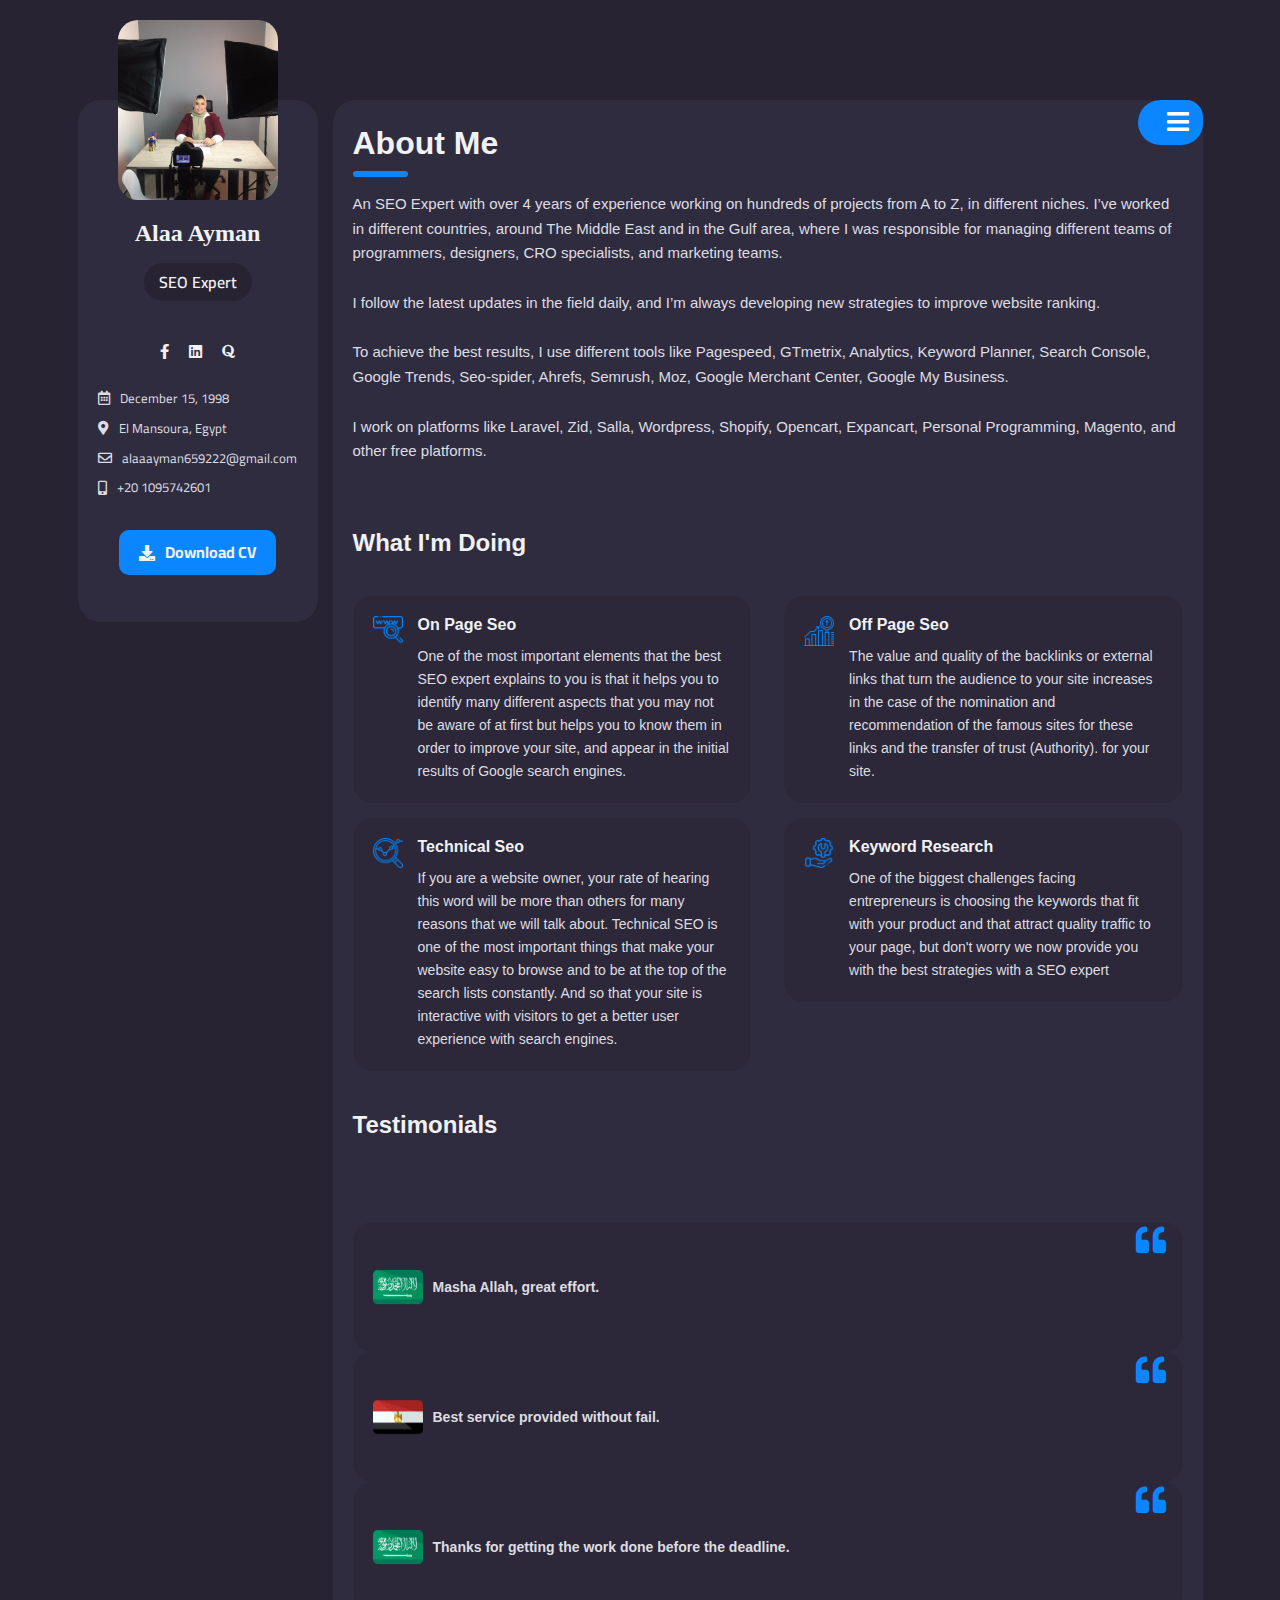
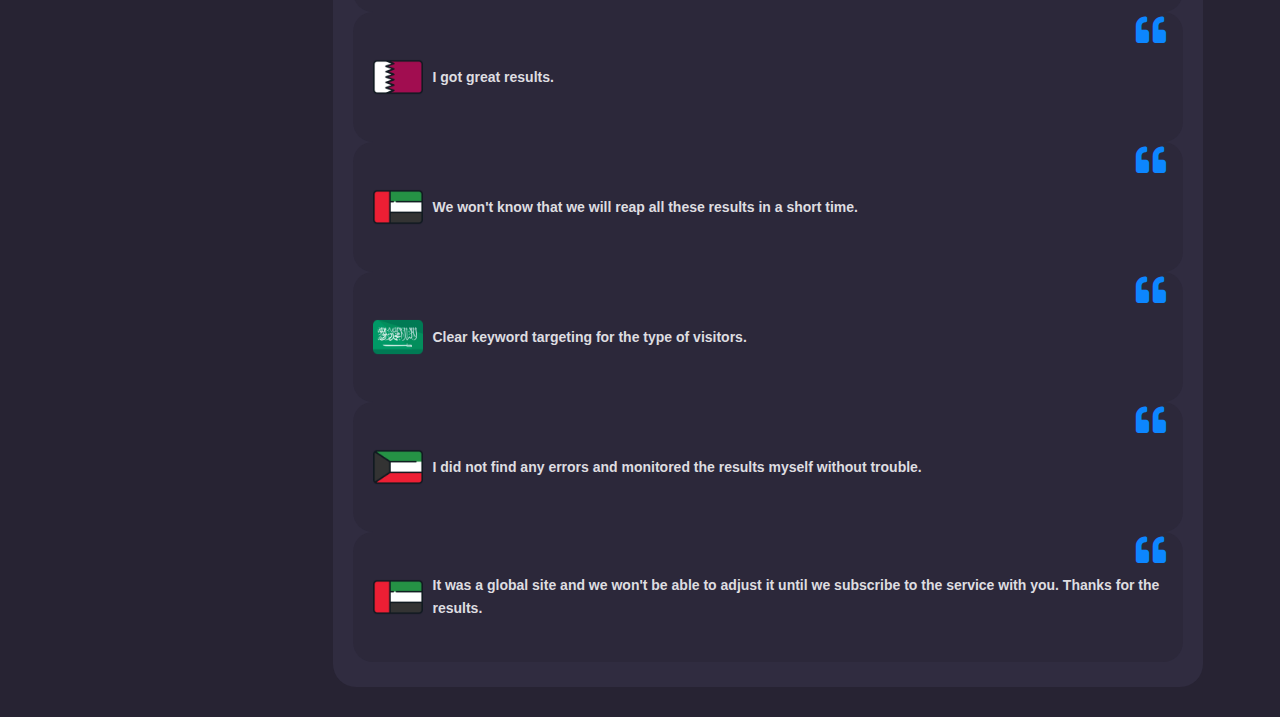
==== index.html @ 8cbbc23c "upload" ====
<!DOCTYPE html>
<html lang="en">
  <head>
    <meta charset="utf-8" />
    <meta http-equiv="X-UA-Compatible" content="IE=edge" />
    <meta name="description" content="WE-Coders"/>
    <meta name="keywords" content="WE-Coders, Development Company, Marketing Agency" />
    <meta name="author" content="Mahmoud-Lotfy"/>
    <meta name="MobileOptimized" content="320" />
    <meta name="viewport" content="width=device-width, initial-scale=1, shrink-to-fit=no">
    <title>Alaa Ayman - SEO Specialist</title>
    <link rel="stylesheet" href="css/all.min.css" />
    <link rel="stylesheet" href="css/normalize.css" />
    <link rel="stylesheet" href="css/owl.carousel.css">
    <link rel="stylesheet" href="https://owlcarousel2.github.io/OwlCarousel2/assets/owlcarousel/assets/owl.carousel.min.css">
    <link rel="stylesheet" href="https://owlcarousel2.github.io/OwlCarousel2/assets/owlcarousel/assets/owl.theme.default.min.css">
    <link rel="stylesheet" href="css/home.css" />
    <link rel="preconnect" href="https://fonts.googleapis.com" />
    <link rel="preconnect" href="https://fonts.gstatic.com" crossorigin />
    <link
      href="https://fonts.googleapis.com/css2?family=Cairo:wght@200;300;400;600;700&display=swap"
      rel="stylesheet"
    />
  </head>
  <body>
    <div class="my_cv">
      <div class="main_content">
        <div class="side_bar">
          <div class="side_bar_data">
            <div class="img_container">
              <img src="./image/alaa.jpg" alt="" />
            </div>
            <div class="info">
              <h3>Alaa Ayman</h3>
              <h4 class="job_title">SEO Expert</h4>
              <div class="social">
                <a
                  href="https://www.facebook.com/AlaaAyman157"
                  target="_blank"
                  ><i class="fab fa-facebook-f"></i
                ></a>
                <a
                  href="https://www.linkedin.com/in/alaa-ayman-852b94217/"
                  target="_blank"
                  ><i class="fa-brands fa-linkedin"></i
                ></a>
                <a href="https://ar.quora.com/profile/Aala-Ayman?ch=10&oid=1617617855&share=525169b0&srid=hrMsQO&target_type=user" target="_blank"
                  ><i class="fa-brands fa-quora"></i>
                </a>
              </div>
              <div class="data">
                <span><i class="far fa-calendar-alt"></i> December 15, 1998</span>
                <span><i class="fas fa-map-marker-alt"></i> El Mansoura, Egypt</span>
                <span><i class="far fa-envelope"></i> alaaayman659222@gmail.com</span>
                <span><i class="fas fa-mobile-alt"></i> +20 1095742601</span>
              </div>
            </div>
            <button><a href="https://www.mediafire.com/file/34x8ryhmqy4b19j/alaa_ayman_cv.pdf/file" target="_blanck"><i class="fas fa-download"></i> Download CV</a></button>
          </div>
        </div>
        <div class="home_container">
          <div class="menu">
            <ul class="menu_list">
              <li><a class="active" href="">About </a></li>
              <li><a href="resume.html">Resume </a></li>
              <li><a href="portfolio.html">Portfolio </a></li>
            </ul>
            <button class="close_menu"><i class="fas fa-times"></i></button>
            <button class="open_menu"><i class="fas fa-bars"></i></button>
          </div>
          <div class="header">
            <h1>About Me</h1>
            <p class="ft_p">
              An SEO Expert with over 4 years of experience working on hundreds of projects from A to Z, in different niches.
              I’ve worked in different countries, around The Middle East and in the Gulf area, where I was responsible for managing different teams of programmers, designers, CRO specialists, and marketing teams.
              <br><br>
              I follow the latest updates in the field daily, and I’m always developing new strategies to improve website ranking.
              <br> <br>
              To achieve the best results, I use different tools like Pagespeed, GTmetrix, Analytics, Keyword Planner, Search Console, Google Trends, Seo-spider, Ahrefs, Semrush, Moz, Google Merchant Center, Google My Business.  
              <br> <br>
              I work on platforms like Laravel, Zid, Salla, Wordpress, Shopify, Opencart, Expancart, Personal Programming, Magento, and other free platforms.
              <br> <br>
            </p>
          </div>
          <div class="what_doing">
            <h2>What I'm Doing</h2>
            <div class="cards">
              <div class="card">
                <img src="./image/www.png" alt="">
                <div class="info">
                  <h4>On Page Seo</h4>
                  <p>
                    One of the most important elements that the best SEO expert explains to you is that it helps you to identify many different aspects that you may not be aware of at first but helps you to know them in order to improve your site, and appear in the initial results of Google search engines.
                  </p>
                </div>
              </div>
              <div class="card">
                <img src="./image/search-engine.png" alt="">
                <div class="info">
                  <h4>Off Page Seo</h4>
                  <p>
                    The value and quality of the backlinks or external links that turn the audience to your site increases in the case of the nomination and recommendation of the famous sites for these links and the transfer of trust (Authority). for your site.
                  </p>
                </div>
              </div>
              <div class="card">
                <img src="./image/analysis.png" alt="">
                <div class="info">
                  <h4>Technical Seo</h4>
                  <p>
                    If you are a website owner, your rate of hearing this word will be more than others for many reasons that we will talk about. Technical SEO is one of the most important things that make your website easy to browse and to be at the top of the search lists constantly. And so that your site is interactive with visitors to get a better user experience with search engines.
                  </p>
                </div>
              </div>
              <div class="card">
                <img src="./image/technical-support.png" alt="">
                <div class="info">
                  <h4>Keyword Research</h4>
                  <p>
                    One of the biggest challenges facing entrepreneurs is choosing the keywords that fit with your product and that attract quality traffic to your page, but don't worry we now provide you with the best strategies with a SEO expert
                  </p>
                </div>
              </div>
            </div>
          </div>
          <div class="testimonials">
            <h2>Testimonials</h2>
              <div class="brand-carousel section-padding owl-carousel">
                <div class="single-card">
                  <img src="image/saudi-arabia.png" alt="" />
                  <span><i class="fas fa-quote-left"></i></span>
                  <p>
                    Masha Allah, great effort.
                  </p>
                </div>
                <div class="single-card">
                  <img src="image/egypt.png" alt="" />
                  <span><i class="fas fa-quote-left"></i></span>
                  <p>
                    Best service provided without fail.
                  </p>
                </div>
                <div class="single-card">
                  <img src="image/saudi-arabia.png" alt="" />
                  <span><i class="fas fa-quote-left"></i></span>
                  <p>
                    Thanks for getting the work done before the deadline.
                  </p>
                </div>
                <div class="single-card">
                  <img src="image/qatar.png" alt="" />
                  <span><i class="fas fa-quote-left"></i></span>
                  <p>
                    I got great results.
                  </p>
                </div>
                <div class="single-card">
                  <img src="image/united-arab-emirates.png" alt="" />
                  <span><i class="fas fa-quote-left"></i></span>
                  <p>
                    We won't know that we will reap all these results in a short time.
                  </p>
                </div>
                <div class="single-card">
                  <img src="image/saudi-arabia.png" alt="" />
                  <span><i class="fas fa-quote-left"></i></span>
                  <p>
                    Clear keyword targeting for the type of visitors.
                  </p>
                </div>
                <div class="single-card">
                  <img src="image/kuwait.png" alt="" />
                  <span><i class="fas fa-quote-left"></i></span>
                  <p>
                    I did not find any errors and monitored the results myself without trouble.
                  </p>
                </div>
                <div class="single-card">
                  <img src="image/united-arab-emirates.png" alt="" />
                  <span><i class="fas fa-quote-left"></i></span>
                  <p>
                    It was a global site and we won't be able to adjust it until we subscribe to the service with you. Thanks for the results.
                  </p>
                </div>

              </div>
              

          </div>
        </div>
      </div>
    </div>
    <script src="js/jquery-3.js"></script>
    <script type="text/javascript" src="https://ajax.googleapis.com/ajax/libs/jquery/3.1.1/jquery.min.js"></script>
    <script type="text/javascript" src="https://owlcarousel2.github.io/OwlCarousel2/assets/owlcarousel/owl.carousel.js"></script>
    <script src="js/master.js" type="text/javascript"></script>
  </body>
</html>
---- css/home.css ----
:root {
  --text: rgb(241, 242, 244);
  --icon_after: rgb(12, 134, 255);
  --link_span: rgb(12, 134, 255);
  --menu-background: rgb(12, 134, 255);
  --bage-background: rgb(39, 35, 51);
  --card-background: #2c283a;
  --container-background: rgb(48, 44, 64);
}

* {
  box-sizing: border-box;
  -moz-box-sizing: border-box;
  -webkit-box-sizing: border-box;
}

html {
  scroll-behavior: smooth;
}

body {
  font-family: "Cairo", sans-serif;
  background-color: var(--bage-background);
}

::-moz-selection {
  color: var(--icon_after);
}

::selection {
  color: var(--icon_after);
}

::-moz-selection {
  color: var(--icon_after);
}

::selection {
  color: var(--icon_after);
}

::-moz-selection {
  color: var(--icon_after);
}

::-webkit-scrollbar {
  width: 3px;
  height: 1px;
}

::-webkit-scrollbar-track {
  background: #f1f1f1;
}

::-webkit-scrollbar-thumb {
  background: #888;
}

::-webkit-scrollbar-thumb:hover {
  background: #555;
}

ul {
  list-style: none;
}

a {
  text-decoration: none;
}

span,
p,
h1,
h2,
h3,
h4,
h5,
h6 {
  color: var(--text);
}

.my_cv {
  background-image: url("../image/triangles-bottom.svg"), url("../image/triangles-top.svg");
  background-position: left top, right bottom;
  background-repeat: no-repeat;
  background-size: inherit;
  width: 100%;
  height: 100%;
  padding: 100px 0 30px;
}

.my_cv .main_content {
  max-width: 1240px;
  width: 100%;
  margin: auto;
  display: -webkit-box;
  display: -ms-flexbox;
  display: flex;
  -webkit-box-align: start;
      -ms-flex-align: start;
          align-items: flex-start;
  -webkit-box-pack: center;
      -ms-flex-pack: center;
          justify-content: center;
  gap: 15px;
  padding: 0 15px;
}

@media (max-width: 1065px) {
  .my_cv .main_content {
    -webkit-box-orient: vertical;
    -webkit-box-direction: normal;
        -ms-flex-direction: column;
            flex-direction: column;
    -webkit-box-align: center;
        -ms-flex-align: center;
            align-items: center;
    margin: auto;
  }
}

.my_cv .main_content .side_bar {
  background-color: var(--container-background);
  width: 240px;
  height: 522px;
  border-radius: 23px;
  -webkit-transition: height 0.5s;
  transition: height 0.5s;
  position: -webkit-sticky;
  position: sticky;
  top: 100px;
}

@media (max-width: 1065px) {
  .my_cv .main_content .side_bar {
    position: static;
    width: 870px;
    height: 450px;
  }
}

@media (max-width: 992px) {
  .my_cv .main_content .side_bar {
    width: 635px;
  }
}

@media (max-width: 688px) {
  .my_cv .main_content .side_bar {
    width: 350px;
  }
}

.my_cv .main_content .side_bar .side_bar_data {
  margin-top: -80px;
}

.my_cv .main_content .side_bar .side_bar_data .img_container {
  max-width: 160px;
  min-width: 160px;
  height: 180px;
  overflow: hidden;
  border-radius: 20px;
  margin: auto;
}

.my_cv .main_content .side_bar .side_bar_data .img_container img {
  -o-object-fit: cover;
     object-fit: cover;
  width: 100%;
  height: 100%;
}

.my_cv .main_content .side_bar .side_bar_data .info {
  text-align: center;
  margin: 20px 0;
}

.my_cv .main_content .side_bar .side_bar_data .info h3 {
  font-size: 24px;
  font-weight: 700;
  font-family: Merriweather, serif;
  margin: 0;
  display: -webkit-box;
  display: -ms-flexbox;
  display: flex;
  -webkit-box-align: center;
      -ms-flex-align: center;
          align-items: center;
  -webkit-box-pack: center;
      -ms-flex-pack: center;
          justify-content: center;
}

.my_cv .main_content .side_bar .side_bar_data .info .job_title {
  background-color: var(--bage-background);
  border-radius: 20px;
  padding: 10px 15px;
  margin-top: 15px;
  display: inline-block;
  font-weight: 600;
}

@media screen and (max-width: 1065px) {
  .my_cv .main_content .side_bar .side_bar_data .info .job_title {
    margin-bottom: 0;
  }
}

.my_cv .main_content .side_bar .side_bar_data .info .social {
  margin: 20px 20px 30px;
  display: -webkit-box;
  display: -ms-flexbox;
  display: flex;
  -webkit-box-pack: center;
      -ms-flex-pack: center;
          justify-content: center;
  -webkit-box-align: center;
      -ms-flex-align: center;
          align-items: center;
  gap: 20px;
}

@media screen and (max-width: 1065px) {
  .my_cv .main_content .side_bar .side_bar_data .info .social {
    margin: 10px auto;
  }
}

.my_cv .main_content .side_bar .side_bar_data .info .social i {
  color: var(--text);
  cursor: pointer;
  font-size: 20px;
}

@media (max-width: 1334px) {
  .my_cv .main_content .side_bar .side_bar_data .info .social i {
    font-size: 15px;
  }
}

.my_cv .main_content .side_bar .side_bar_data .info .social i:hover {
  color: var(--icon_after);
}

.my_cv .main_content .side_bar .side_bar_data .info .data {
  padding-left: 20px;
  display: -webkit-box;
  display: -ms-flexbox;
  display: flex;
  -webkit-box-pack: center;
      -ms-flex-pack: center;
          justify-content: center;
  -webkit-box-align: start;
      -ms-flex-align: start;
          align-items: flex-start;
  -webkit-box-orient: vertical;
  -webkit-box-direction: normal;
      -ms-flex-direction: column;
          flex-direction: column;
  -ms-flex-wrap: wrap;
      flex-wrap: wrap;
}

@media (max-width: 1065px) {
  .my_cv .main_content .side_bar .side_bar_data .info .data {
    -webkit-box-orient: vertical;
    -webkit-box-direction: normal;
        -ms-flex-direction: column;
            flex-direction: column;
    -webkit-box-pack: center;
        -ms-flex-pack: center;
            justify-content: center;
    -webkit-box-align: center;
        -ms-flex-align: center;
            align-items: center;
    gap: 0px;
  }
}

.my_cv .main_content .side_bar .side_bar_data .info .data span {
  font-size: 13px;
  font-weight: 400;
  margin-bottom: 15px;
  color: #dedde0;
  display: -webkit-box;
  display: -ms-flexbox;
  display: flex;
  -webkit-box-align: center;
      -ms-flex-align: center;
          align-items: center;
  -webkit-box-pack: start;
      -ms-flex-pack: start;
          justify-content: flex-start;
}

.my_cv .main_content .side_bar .side_bar_data .info .data span i {
  font-size: 14px;
  margin-right: 15px;
}

@media (max-width: 1334px) {
  .my_cv .main_content .side_bar .side_bar_data .info .data span i {
    margin-right: 10px;
  }
}

.my_cv .main_content .side_bar .side_bar_data button {
  display: -webkit-box;
  display: -ms-flexbox;
  display: flex;
  -webkit-box-align: center;
      -ms-flex-align: center;
          align-items: center;
  margin: auto;
  outline: none;
  background-color: #0c86ff;
  padding: 13px 20px;
  border-radius: 10px;
  border: 0;
  font-size: 16px;
  color: var(--text);
  font-weight: bold;
  cursor: pointer;
  -webkit-transition: 0.3s;
  transition: 0.3s;
}

.my_cv .main_content .side_bar .side_bar_data button:hover {
  -webkit-transform: translateY(-3px);
          transform: translateY(-3px);
}

.my_cv .main_content .side_bar .side_bar_data button a {
  display: -webkit-box;
  display: -ms-flexbox;
  display: flex;
  -webkit-box-align: center;
      -ms-flex-align: center;
          align-items: center;
  color: var(--text);
}

.my_cv .main_content .side_bar .side_bar_data button i {
  margin-right: 10px;
}

.my_cv .main_content .home_container {
  width: 870px;
  background-color: var(--container-background);
  border-radius: 23px;
  position: relative;
  padding: 25px 20px;
  font-family: "Archivo", sans-serif;
}

@media (max-width: 992px) {
  .my_cv .main_content .home_container {
    width: 635px;
  }
}

@media (max-width: 688px) {
  .my_cv .main_content .home_container {
    width: 350px;
  }
}

.my_cv .main_content .home_container .menu {
  position: absolute;
  top: 0;
  right: 0;
  width: auto;
  height: 45px;
  background-color: var(--menu-background);
  border-radius: 40px 30px 38px 40px;
  display: -webkit-box;
  display: -ms-flexbox;
  display: flex;
  -webkit-box-pack: justify;
      -ms-flex-pack: justify;
          justify-content: space-between;
  -webkit-box-align: center;
      -ms-flex-align: center;
          align-items: center;
  -webkit-transition: 0.5s;
  transition: 0.5s;
}

@media (max-width: 688px) {
  .my_cv .main_content .home_container .menu {
    border-bottom-left-radius: 42px;
  }
}

.my_cv .main_content .home_container .menu ul {
  display: none;
  -webkit-box-pack: start;
      -ms-flex-pack: start;
          justify-content: flex-start;
  -webkit-box-align: center;
      -ms-flex-align: center;
          align-items: center;
  -ms-flex-wrap: wrap;
      flex-wrap: wrap;
  padding-left: 0;
  -webkit-transition: 0.5s;
  transition: 0.5s;
}

.my_cv .main_content .home_container .menu ul li {
  padding: 7px 15px;
}

@media (max-width: 688px) {
  .my_cv .main_content .home_container .menu ul li {
    padding: 7px 8px;
  }
}

.my_cv .main_content .home_container .menu ul li a {
  font-family: "Archivo", sans-serif;
  font-weight: 500;
  color: #a5d2ff;
  -webkit-transition: 0.3s;
  transition: 0.3s;
}

.my_cv .main_content .home_container .menu ul li a:hover {
  color: white;
}

.my_cv .main_content .home_container .menu ul li a i {
  margin-left: 10px;
}

.my_cv .main_content .home_container .menu ul li .active {
  color: white;
}

.my_cv .main_content .home_container .menu .close_menu,
.my_cv .main_content .home_container .menu .open_menu {
  border: 0;
  outline: none;
  background-color: transparent;
  margin-right: 5px;
  cursor: pointer;
  height: 45px;
  width: 40px;
  margin-left: 20px;
}

@media (max-width: 992px) {
  .my_cv .main_content .home_container .menu .close_menu,
  .my_cv .main_content .home_container .menu .open_menu {
    margin-left: 10px;
  }
}

.my_cv .main_content .home_container .menu .close_menu i,
.my_cv .main_content .home_container .menu .open_menu i {
  font-size: 25px;
  color: white;
}

.my_cv .main_content .home_container .menu .close_menu {
  display: none;
}

.my_cv .main_content .home_container .header h1 {
  font-family: "Archivo", sans-serif;
  margin: 0;
  position: relative;
  margin-bottom: 30px;
}

@media (max-width: 992px) {
  .my_cv .main_content .home_container .header h1 {
    margin-top: 50px;
  }
}

.my_cv .main_content .home_container .header h1::after {
  position: absolute;
  content: "";
  bottom: -15px;
  left: 0;
  width: 55px;
  height: 6px;
  background-color: var(--icon_after);
  border-radius: 10px;
}

.my_cv .main_content .home_container .header .ft_p,
.my_cv .main_content .home_container .header .se_p {
  color: #dedde0;
  font-family: "Archivo", sans-serif;
  font-size: 0.9375rem;
  font-weight: 400;
  line-height: 1.65;
}

.my_cv .main_content .home_container .what_doing h2 {
  margin: 40px 0;
}

.my_cv .main_content .home_container .what_doing .cards {
  display: -webkit-box;
  display: -ms-flexbox;
  display: flex;
  -webkit-box-pack: justify;
      -ms-flex-pack: justify;
          justify-content: space-between;
  -webkit-box-align: start;
      -ms-flex-align: start;
          align-items: flex-start;
  -ms-flex-wrap: wrap;
      flex-wrap: wrap;
  gap: 15px;
}

@media (max-width: 992px) {
  .my_cv .main_content .home_container .what_doing .cards {
    -webkit-box-orient: vertical;
    -webkit-box-direction: normal;
        -ms-flex-direction: column;
            flex-direction: column;
  }
}

.my_cv .main_content .home_container .what_doing .cards .card {
  -ms-flex-preferred-size: 48%;
      flex-basis: 48%;
  background-color: var(--card-background);
  border-radius: 20px;
  padding: 20px;
  display: -webkit-box;
  display: -ms-flexbox;
  display: flex;
  -webkit-box-pack: center;
      -ms-flex-pack: center;
          justify-content: center;
  -webkit-box-align: start;
      -ms-flex-align: start;
          align-items: flex-start;
  gap: 15px;
}

.my_cv .main_content .home_container .what_doing .cards .card img {
  min-width: 30px;
  max-width: 30px;
  height: 30px;
}

.my_cv .main_content .home_container .what_doing .cards .card .info h4 {
  margin: 0;
  margin-bottom: 10px;
}

.my_cv .main_content .home_container .what_doing .cards .card .info p {
  color: #dedde0;
  font-family: "Archivo", sans-serif;
  font-size: 14px;
  font-weight: 500;
  line-height: 1.65;
  margin: 0;
}

.my_cv .main_content .home_container .testimonials {
  margin-top: 30px;
}

.my_cv .main_content .home_container .testimonials h2 {
  margin: 40px 0 60px;
}

.my_cv .main_content .home_container .testimonials .brand-carousel {
  margin-top: 10%;
}

.my_cv .main_content .home_container .testimonials .brand-carousel .owl-dots {
  text-align: center;
}

.my_cv .main_content .home_container .testimonials .brand-carousel .owl-dots .owl-dot {
  display: inline-block;
  height: 15px !important;
  width: 15px !important;
  background-color: #222222 !important;
  opacity: 0.8;
  border-radius: 50%;
  margin: 0 5px;
}

.my_cv .main_content .home_container .testimonials .brand-carousel .owl-dots .owl-dot.active {
  background-color: white !important;
}

.my_cv .main_content .home_container .testimonials .brand-carousel .single-card {
  height: 130px;
  position: relative;
  background-color: var(--card-background);
  border-radius: 20px;
  padding: 30px 20px;
  display: -webkit-box;
  display: -ms-flexbox;
  display: flex;
  -webkit-box-align: center;
      -ms-flex-align: center;
          align-items: center;
  -webkit-column-gap: 10px;
          column-gap: 10px;
}

.my_cv .main_content .home_container .testimonials .brand-carousel .single-card img {
  width: 50px;
  height: 50px;
}

.my_cv .main_content .home_container .testimonials .brand-carousel .single-card span {
  position: absolute;
  right: 17px;
  top: 3px;
}

.my_cv .main_content .home_container .testimonials .brand-carousel .single-card span i {
  font-size: 30px;
  color: var(--icon_after);
}

@media (max-width: 688px) {
  .my_cv .main_content .home_container .testimonials .brand-carousel .single-card span i {
    font-size: 20px;
  }
}

.my_cv .main_content .home_container .testimonials .brand-carousel .single-card p {
  color: #dedde0;
  font-family: "Archivo", sans-serif;
  font-size: 14px;
  font-weight: 600;
  line-height: 1.65;
  margin: 0;
}

.my_cv .main_content .home_container .upper_container {
  display: -webkit-box;
  display: -ms-flexbox;
  display: flex;
  -webkit-box-align: start;
      -ms-flex-align: start;
          align-items: flex-start;
  -webkit-box-orient: vertical;
  -webkit-box-direction: normal;
      -ms-flex-direction: column;
          flex-direction: column;
}

.my_cv .main_content .home_container .upper_container .edu_lic {
  display: -webkit-box;
  display: -ms-flexbox;
  display: flex;
  -webkit-box-pack: justify;
      -ms-flex-pack: justify;
          justify-content: space-between;
  width: 100%;
}

@media (max-width: 998px) {
  .my_cv .main_content .home_container .upper_container .edu_lic {
    -webkit-box-orient: vertical;
    -webkit-box-direction: normal;
        -ms-flex-direction: column;
            flex-direction: column;
    -webkit-box-align: inherit;
        -ms-flex-align: inherit;
            align-items: inherit;
  }
}

.my_cv .main_content .home_container .upper_container .edu_lic .education,
.my_cv .main_content .home_container .upper_container .edu_lic .Licenses {
  -webkit-box-flex: 6;
      -ms-flex: 6;
          flex: 6;
}

.my_cv .main_content .home_container .upper_container .education,
.my_cv .main_content .home_container .upper_container .experience,
.my_cv .main_content .home_container .upper_container .Licenses {
  width: 100%;
}

.my_cv .main_content .home_container .upper_container .education .head h2,
.my_cv .main_content .home_container .upper_container .experience .head h2,
.my_cv .main_content .home_container .upper_container .Licenses .head h2 {
  display: -webkit-box;
  display: -ms-flexbox;
  display: flex;
  -webkit-box-pack: start;
      -ms-flex-pack: start;
          justify-content: flex-start;
  -webkit-box-align: center;
      -ms-flex-align: center;
          align-items: center;
}

.my_cv .main_content .home_container .upper_container .education .head h2 i,
.my_cv .main_content .home_container .upper_container .experience .head h2 i,
.my_cv .main_content .home_container .upper_container .Licenses .head h2 i {
  color: var(--icon_after);
  font-size: 30px;
  margin-right: 15px;
}

.my_cv .main_content .home_container .upper_container .education .Secs,
.my_cv .main_content .home_container .upper_container .experience .Secs,
.my_cv .main_content .home_container .upper_container .Licenses .Secs {
  width: 100%;
  display: -webkit-box;
  display: -ms-flexbox;
  display: flex;
  -webkit-box-align: start;
      -ms-flex-align: start;
          align-items: flex-start;
  -webkit-box-pack: justify;
      -ms-flex-pack: justify;
          justify-content: space-between;
}

@media (max-width: 998px) {
  .my_cv .main_content .home_container .upper_container .education .Secs,
  .my_cv .main_content .home_container .upper_container .experience .Secs,
  .my_cv .main_content .home_container .upper_container .Licenses .Secs {
    -webkit-box-orient: vertical !important;
    -webkit-box-direction: normal !important;
        -ms-flex-direction: column !important;
            flex-direction: column !important;
    -webkit-box-align: inherit;
        -ms-flex-align: inherit;
            align-items: inherit;
  }
}

.my_cv .main_content .home_container .upper_container .education .Secs .leftSec, .my_cv .main_content .home_container .upper_container .education .Secs .rightSec,
.my_cv .main_content .home_container .upper_container .experience .Secs .leftSec,
.my_cv .main_content .home_container .upper_container .experience .Secs .rightSec,
.my_cv .main_content .home_container .upper_container .Licenses .Secs .leftSec,
.my_cv .main_content .home_container .upper_container .Licenses .Secs .rightSec {
  -webkit-box-flex: 6;
      -ms-flex: 6;
          flex: 6;
}

.my_cv .main_content .home_container .upper_container .education .part,
.my_cv .main_content .home_container .upper_container .experience .part,
.my_cv .main_content .home_container .upper_container .Licenses .part {
  margin-left: 30px;
  margin-bottom: 30px;
  display: -webkit-box;
  display: -ms-flexbox;
  display: flex;
  -webkit-box-orient: vertical;
  -webkit-box-direction: normal;
      -ms-flex-direction: column;
          flex-direction: column;
  -webkit-box-align: start;
      -ms-flex-align: start;
          align-items: flex-start;
  row-gap: 2px;
}

.my_cv .main_content .home_container .upper_container .education .part .header_span,
.my_cv .main_content .home_container .upper_container .experience .part .header_span,
.my_cv .main_content .home_container .upper_container .Licenses .part .header_span {
  font-weight: bold;
  display: block;
  margin-bottom: 15px;
  color: #f1f2f4;
  font-family: "Archivo", sans-serif;
  position: relative;
  margin-bottom: 8px;
}

.my_cv .main_content .home_container .upper_container .education .part .header_span::before,
.my_cv .main_content .home_container .upper_container .experience .part .header_span::before,
.my_cv .main_content .home_container .upper_container .Licenses .part .header_span::before {
  position: absolute;
  content: "";
  background-color: var(--icon_after);
  border-radius: 50%;
  width: 10px;
  height: 10px;
  top: 0;
  left: -30px;
  border: 3px solid #00000066;
}

.my_cv .main_content .home_container .upper_container .education .part .header_span::after,
.my_cv .main_content .home_container .upper_container .experience .part .header_span::after,
.my_cv .main_content .home_container .upper_container .Licenses .part .header_span::after {
  position: absolute;
  content: "";
  background-color: #4F4B5C;
  width: 1px;
  height: 95px;
  top: 14px;
  left: -22px;
}

.my_cv .main_content .home_container .upper_container .education .part .years,
.my_cv .main_content .home_container .upper_container .experience .part .years,
.my_cv .main_content .home_container .upper_container .Licenses .part .years {
  color: rgba(222, 221, 224, 0.5);
  font-size: 15px;
}

.my_cv .main_content .home_container .upper_container .education .part p,
.my_cv .main_content .home_container .upper_container .experience .part p,
.my_cv .main_content .home_container .upper_container .Licenses .part p {
  color: #ddd;
  font-family: "Archivo", sans-serif;
  margin-bottom: 30px;
  margin-top: 10px;
}

.my_cv .main_content .home_container .upper_container .education .part:last-child .header_span::after,
.my_cv .main_content .home_container .upper_container .experience .part:last-child .header_span::after,
.my_cv .main_content .home_container .upper_container .Licenses .part:last-child .header_span::after {
  width: 0;
}

.my_cv .main_content .home_container .upper_container .Licenses .part .header_span::after {
  position: absolute;
  content: "";
  background-color: #4F4B5C;
  width: 1px;
  height: 60px;
  top: 14px;
  left: -22px;
}

.my_cv .main_content .home_container .skills {
  display: -webkit-box;
  display: -ms-flexbox;
  display: flex;
  -webkit-box-align: end;
      -ms-flex-align: end;
          align-items: flex-end;
  gap: 40px;
}

@media (max-width: 998px) {
  .my_cv .main_content .home_container .skills {
    -webkit-box-orient: vertical;
    -webkit-box-direction: normal;
        -ms-flex-direction: column;
            flex-direction: column;
    -webkit-box-align: inherit;
        -ms-flex-align: inherit;
            align-items: inherit;
  }
}

.my_cv .main_content .home_container .skills .design, .my_cv .main_content .home_container .skills .coding {
  -ms-flex-preferred-size: 50%;
      flex-basis: 50%;
}

@media (max-width: 998px) {
  .my_cv .main_content .home_container .skills .design, .my_cv .main_content .home_container .skills .coding {
    -ms-flex-preferred-size: 100%;
        flex-basis: 100%;
  }
}

.my_cv .main_content .home_container .skills .design .head h2, .my_cv .main_content .home_container .skills .coding .head h2 {
  color: var(--text);
}

.my_cv .main_content .home_container .skills .design .card, .my_cv .main_content .home_container .skills .coding .card {
  background-color: var(--card-background);
  border-radius: 15px;
  padding: 20px 30px;
}

.my_cv .main_content .home_container .skills .design .card .bar, .my_cv .main_content .home_container .skills .coding .card .bar {
  background-color: #302C40;
  margin-bottom: 20px;
  border-radius: 17px;
  overflow: hidden;
}

.my_cv .main_content .home_container .skills .design .card .bar .inner_bar, .my_cv .main_content .home_container .skills .coding .card .bar .inner_bar {
  display: -webkit-box;
  display: -ms-flexbox;
  display: flex;
  -webkit-box-pack: justify;
      -ms-flex-pack: justify;
          justify-content: space-between;
  -webkit-box-align: center;
      -ms-flex-align: center;
          align-items: center;
  padding: 6px 15px;
  background-color: var(--link_span);
  border-radius: 17px;
}

.my_cv .main_content .home_container .skills .design .card .bar .inner_bar span, .my_cv .main_content .home_container .skills .coding .card .bar .inner_bar span {
  font-size: 13px;
}

.my_cv .main_content .home_container .skills .design .card .bar:last-of-type, .my_cv .main_content .home_container .skills .coding .card .bar:last-of-type {
  margin-bottom: 10px;
}

.my_cv .main_content .home_container .contner {
  display: -webkit-box;
  display: -ms-flexbox;
  display: flex;
  -ms-flex-wrap: wrap;
      flex-wrap: wrap;
  margin: auto;
  gap: 30px;
  -webkit-box-pack: start;
      -ms-flex-pack: start;
          justify-content: flex-start;
  -webkit-box-align: start;
      -ms-flex-align: start;
          align-items: flex-start;
}

.my_cv .main_content .home_container .contner .card_container {
  -webkit-box-flex: 4;
      -ms-flex: 4;
          flex: 4;
}

.my_cv .main_content .home_container .contner .card_container .img_container {
  width: 140px;
  height: 80px;
  overflow: hidden;
  border-radius: 15px;
  display: -webkit-box;
  display: -ms-flexbox;
  display: flex;
  -webkit-box-pack: center;
      -ms-flex-pack: center;
          justify-content: center;
  -webkit-box-align: center;
      -ms-flex-align: center;
          align-items: center;
  margin-bottom: 20px;
  border: 1px solid #494949;
}

.my_cv .main_content .home_container .contner .card_container .img_container a {
  width: 90%;
  height: 90%;
}

.my_cv .main_content .home_container .contner .card_container .img_container a:hover img {
  -webkit-transform: scale(1.05);
          transform: scale(1.05);
}

.my_cv .main_content .home_container .contner .card_container .img_container a img {
  width: 100%;
  height: 100%;
  -webkit-transition: 0.3s;
  transition: 0.3s;
  -o-object-fit: contain;
     object-fit: contain;
}

.my_cv .main_content .home_container .contner .card_container span {
  font-family: "Cairo";
  font-weight: 600;
  display: inline-block;
  margin-bottom: 7px;
  max-width: 100px;
}

.my_cv .main_content .home_container .contner .card_container p {
  margin: 0;
  color: rgba(222, 221, 224, 0.5);
  font-size: 14px;
}
/*# sourceMappingURL=home.css.map */
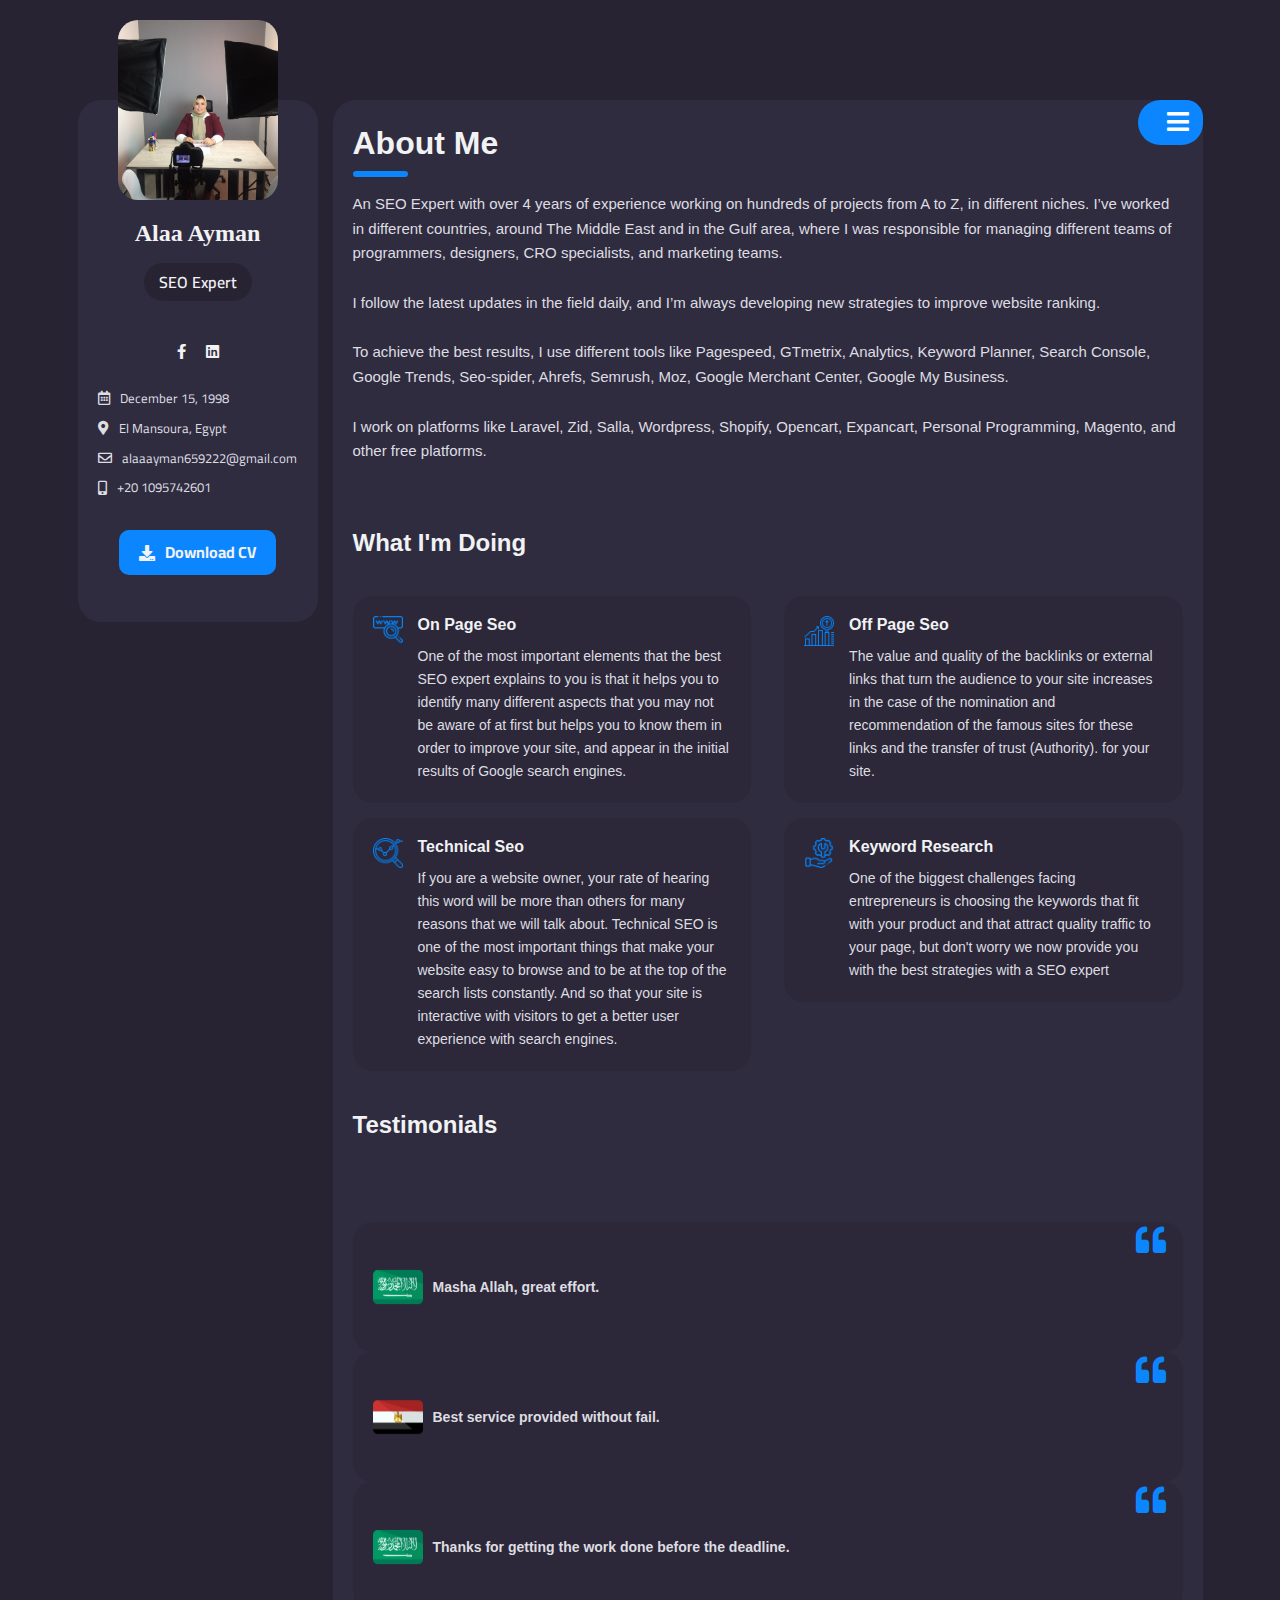
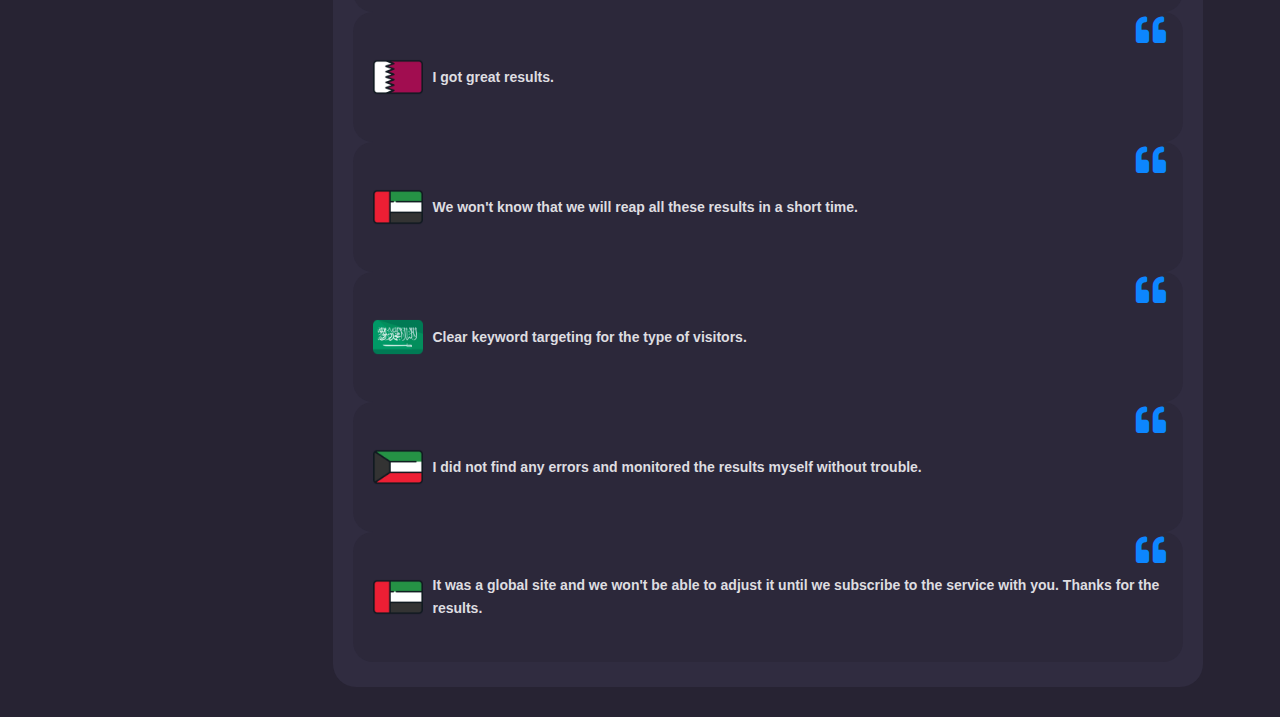
==== commit 44228e2d: "edit style" ====
--- a/index.html
+++ b/index.html
@@ -44,9 +44,9 @@
                   target="_blank"
                   ><i class="fa-brands fa-linkedin"></i
                 ></a>
-                <a href="https://ar.quora.com/profile/Aala-Ayman?ch=10&oid=1617617855&share=525169b0&srid=hrMsQO&target_type=user" target="_blank"
+                <!-- <a href="https://ar.quora.com/profile/Aala-Ayman?ch=10&oid=1617617855&share=525169b0&srid=hrMsQO&target_type=user" target="_blank"
                   ><i class="fa-brands fa-quora"></i>
-                </a>
+                </a> -->
               </div>
               <div class="data">
                 <span><i class="far fa-calendar-alt"></i> December 15, 1998</span>
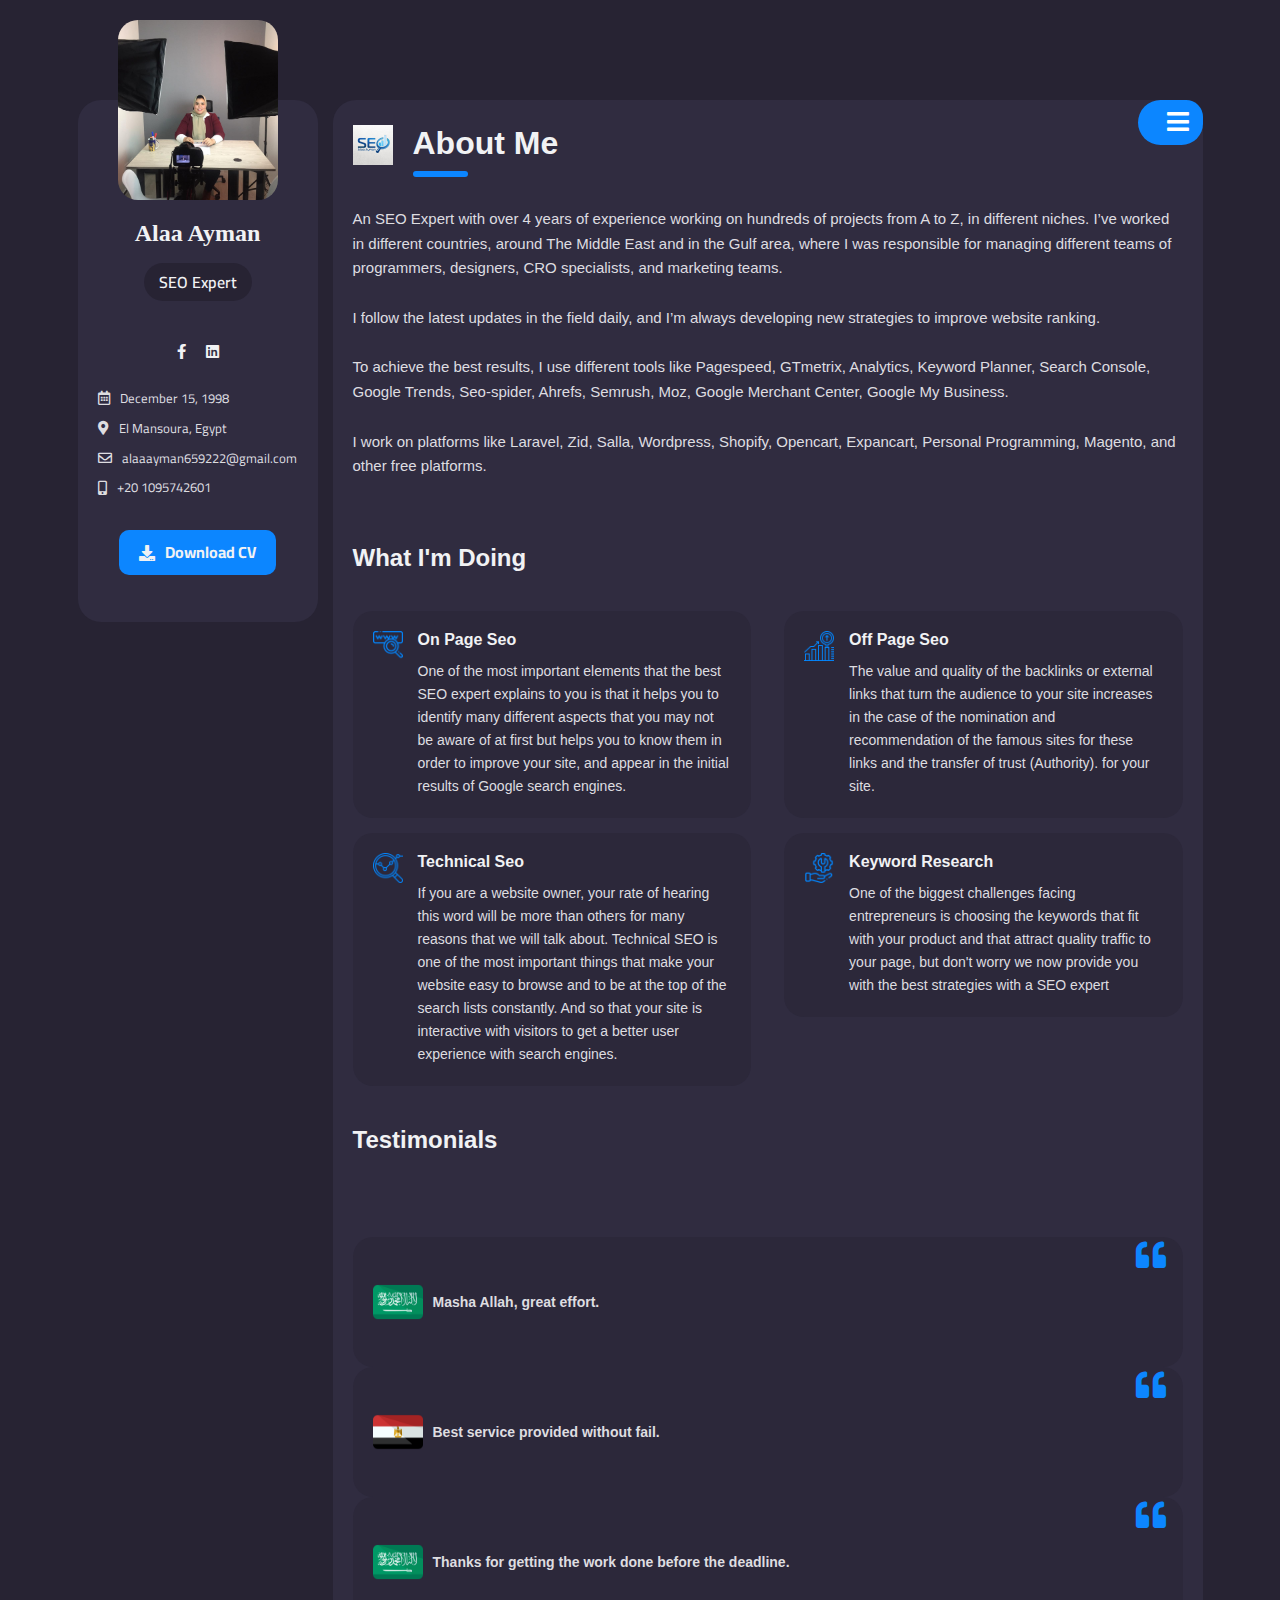
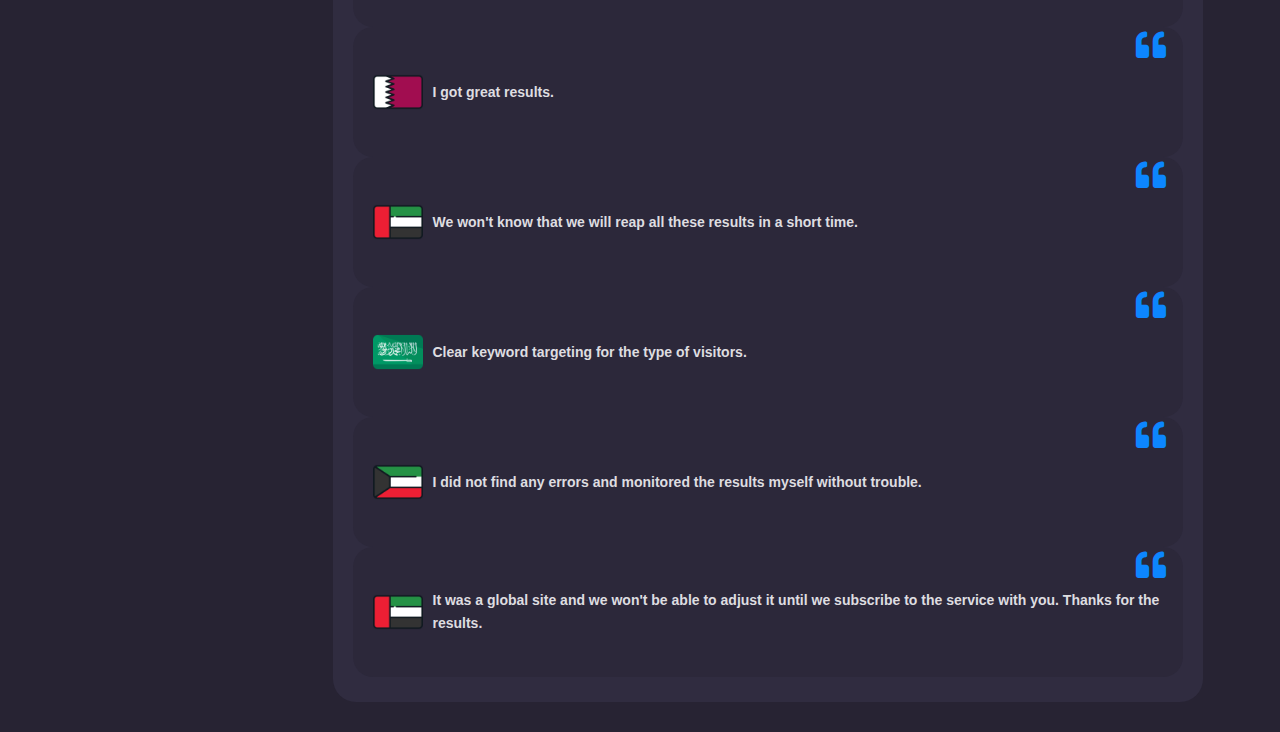
==== commit a7c292a9: "edit logo" ====
--- a/index.html
+++ b/index.html
@@ -69,7 +69,10 @@
             <button class="open_menu"><i class="fas fa-bars"></i></button>
           </div>
           <div class="header">
-            <h1>About Me</h1>
+            <div class="head">
+              <img src="./image/head.jpg" alt="">
+              <h1>About Me</h1>
+            </div>
             <p class="ft_p">
               An SEO Expert with over 4 years of experience working on hundreds of projects from A to Z, in different niches.
               I’ve worked in different countries, around The Middle East and in the Gulf area, where I was responsible for managing different teams of programmers, designers, CRO specialists, and marketing teams.
--- a/css/home.css
+++ b/css/home.css
@@ -467,7 +467,26 @@
   display: none;
 }
 
-.my_cv .main_content .home_container .header h1 {
+.my_cv .main_content .home_container .header .head {
+  display: -webkit-box;
+  display: -ms-flexbox;
+  display: flex;
+  -webkit-box-align: start;
+      -ms-flex-align: start;
+          align-items: flex-start;
+  gap: 20px;
+  -webkit-box-pack: start;
+      -ms-flex-pack: start;
+          justify-content: flex-start;
+}
+
+.my_cv .main_content .home_container .header .head img {
+  min-width: 40px;
+  max-width: 40px;
+  height: 40px;
+}
+
+.my_cv .main_content .home_container .header .head h1 {
   font-family: "Archivo", sans-serif;
   margin: 0;
   position: relative;
@@ -475,12 +494,12 @@
 }
 
 @media (max-width: 992px) {
-  .my_cv .main_content .home_container .header h1 {
+  .my_cv .main_content .home_container .header .head h1 {
     margin-top: 50px;
   }
 }
 
-.my_cv .main_content .home_container .header h1::after {
+.my_cv .main_content .home_container .header .head h1::after {
   position: absolute;
   content: "";
   bottom: -15px;
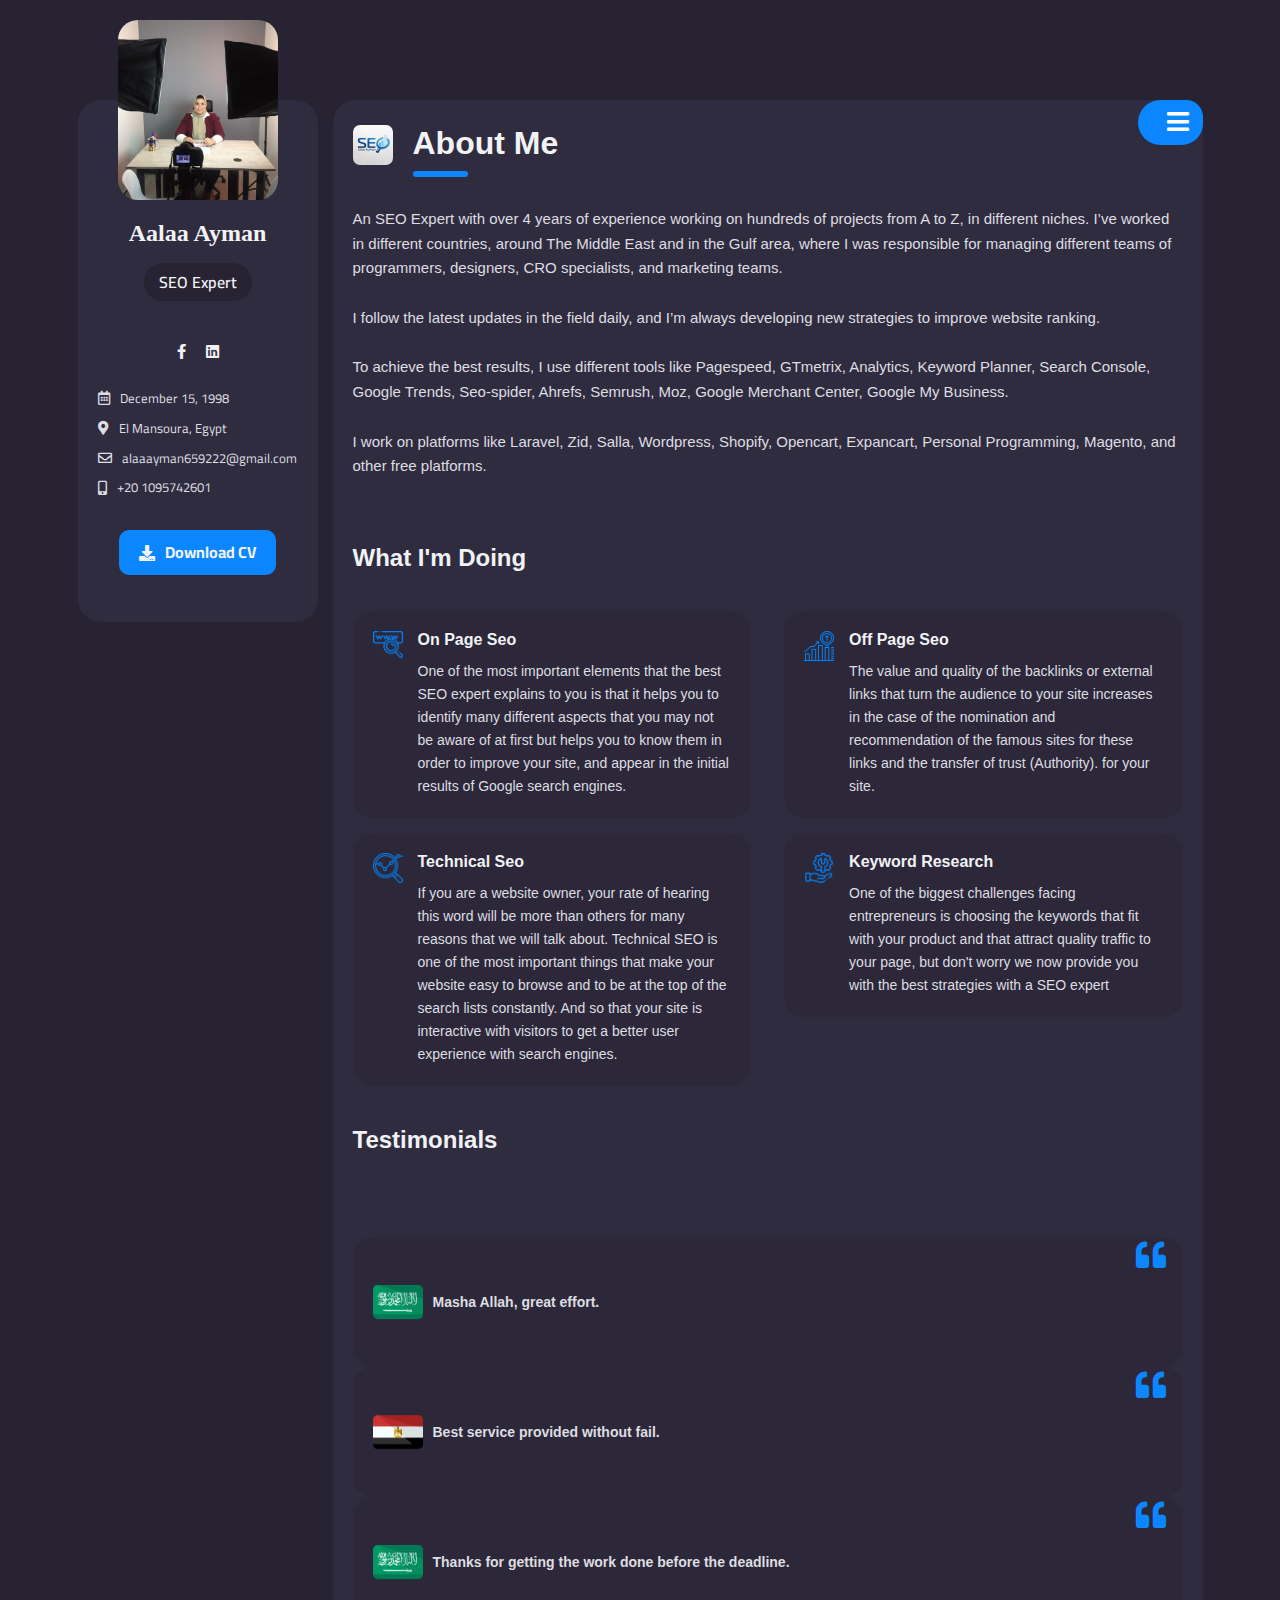
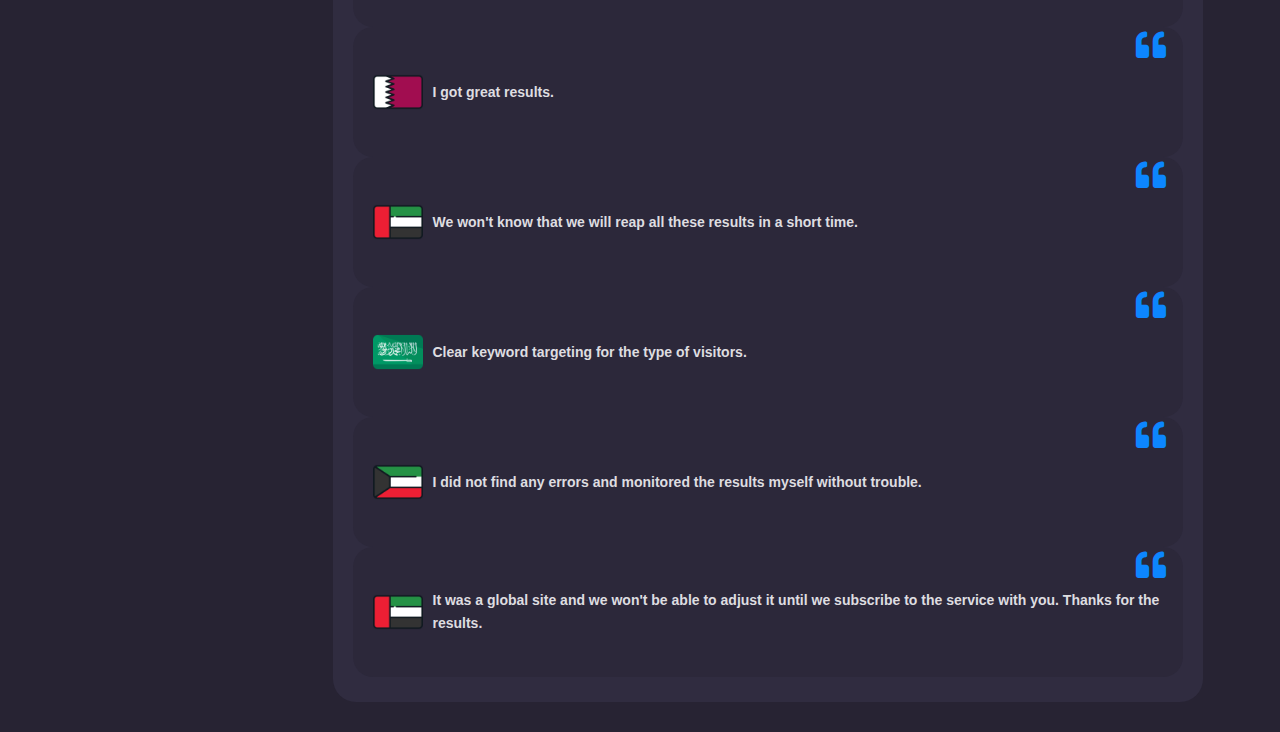
==== commit ef2d0d34: "edit style" ====
--- a/index.html
+++ b/index.html
@@ -31,7 +31,7 @@
               <img src="./image/alaa.jpg" alt="" />
             </div>
             <div class="info">
-              <h3>Alaa Ayman</h3>
+              <h3>Aalaa Ayman</h3>
               <h4 class="job_title">SEO Expert</h4>
               <div class="social">
                 <a
--- a/css/home.css
+++ b/css/home.css
@@ -484,6 +484,13 @@
   min-width: 40px;
   max-width: 40px;
   height: 40px;
+  border-radius: 7px;
+}
+
+@media (max-width: 992px) {
+  .my_cv .main_content .home_container .header .head img {
+    margin-top: 50px;
+  }
 }
 
 .my_cv .main_content .home_container .header .head h1 {
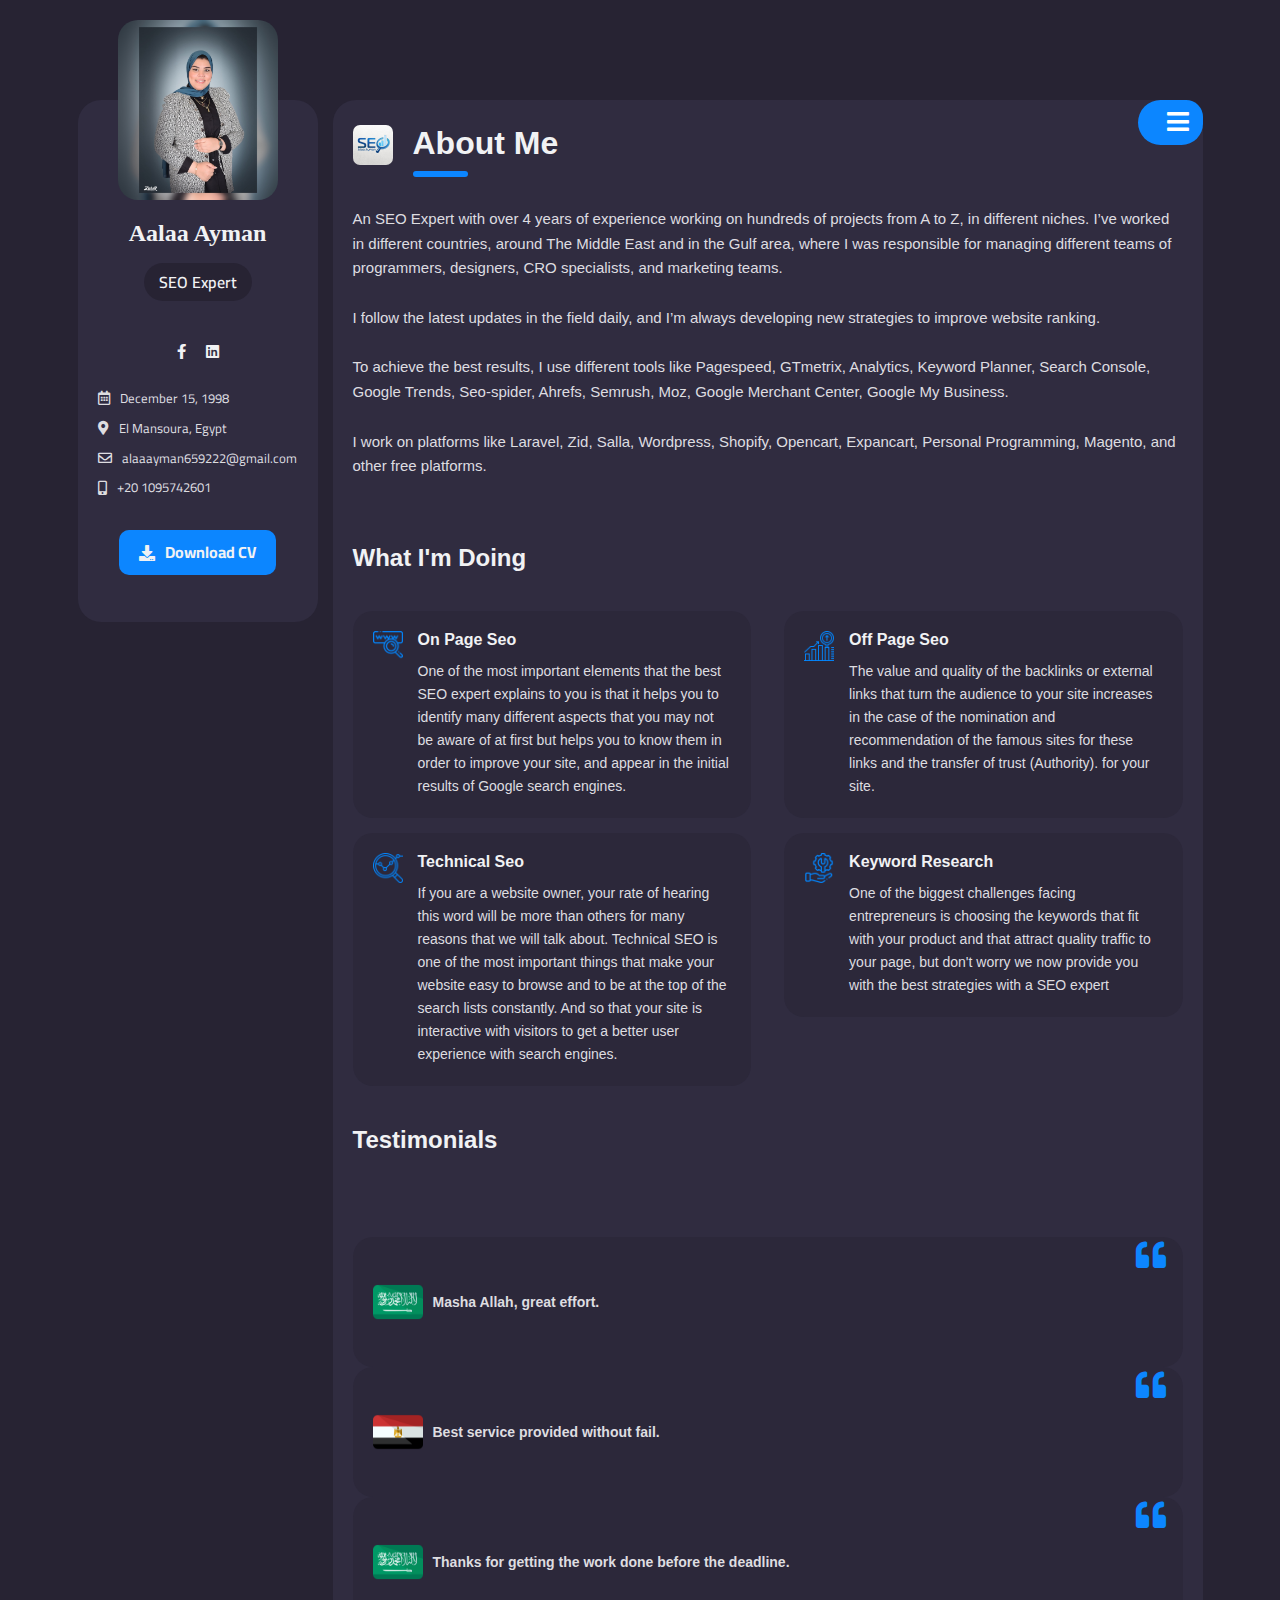
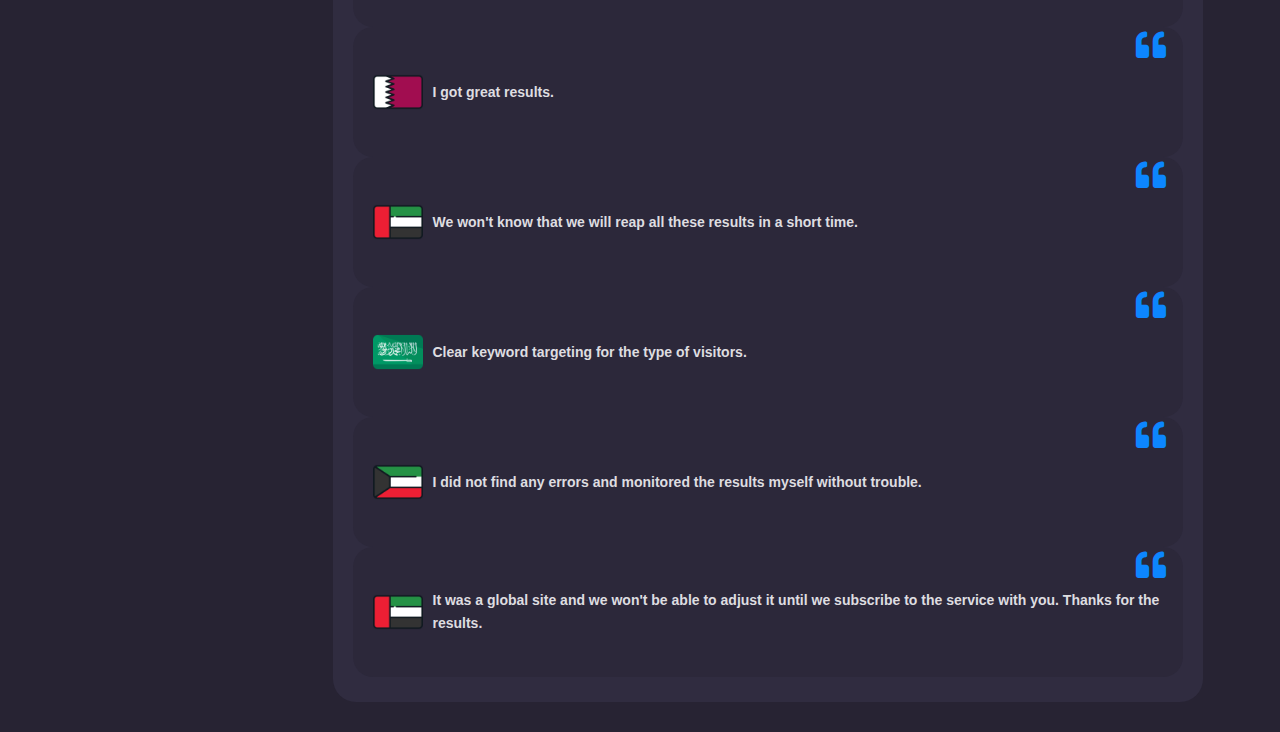
==== commit c846b441: "change photo" ====
--- a/index.html
+++ b/index.html
@@ -28,7 +28,7 @@
         <div class="side_bar">
           <div class="side_bar_data">
             <div class="img_container">
-              <img src="./image/alaa.jpg" alt="" />
+              <img src="./image/alaaa.jpg" alt="" />
             </div>
             <div class="info">
               <h3>Aalaa Ayman</h3>
@@ -44,9 +44,6 @@
                   target="_blank"
                   ><i class="fa-brands fa-linkedin"></i
                 ></a>
-                <!-- <a href="https://ar.quora.com/profile/Aala-Ayman?ch=10&oid=1617617855&share=525169b0&srid=hrMsQO&target_type=user" target="_blank"
-                  ><i class="fa-brands fa-quora"></i>
-                </a> -->
               </div>
               <div class="data">
                 <span><i class="far fa-calendar-alt"></i> December 15, 1998</span>
@@ -55,7 +52,7 @@
                 <span><i class="fas fa-mobile-alt"></i> +20 1095742601</span>
               </div>
             </div>
-            <button><a href="https://www.mediafire.com/file/34x8ryhmqy4b19j/alaa_ayman_cv.pdf/file" target="_blanck"><i class="fas fa-download"></i> Download CV</a></button>
+            <button><a href="https://www.mediafire.com/file/3amgdrgw5stldlc/alaa_ayman_cv.pdf/file" target="_blanck"><i class="fas fa-download"></i> Download CV</a></button>
           </div>
         </div>
         <div class="home_container">
